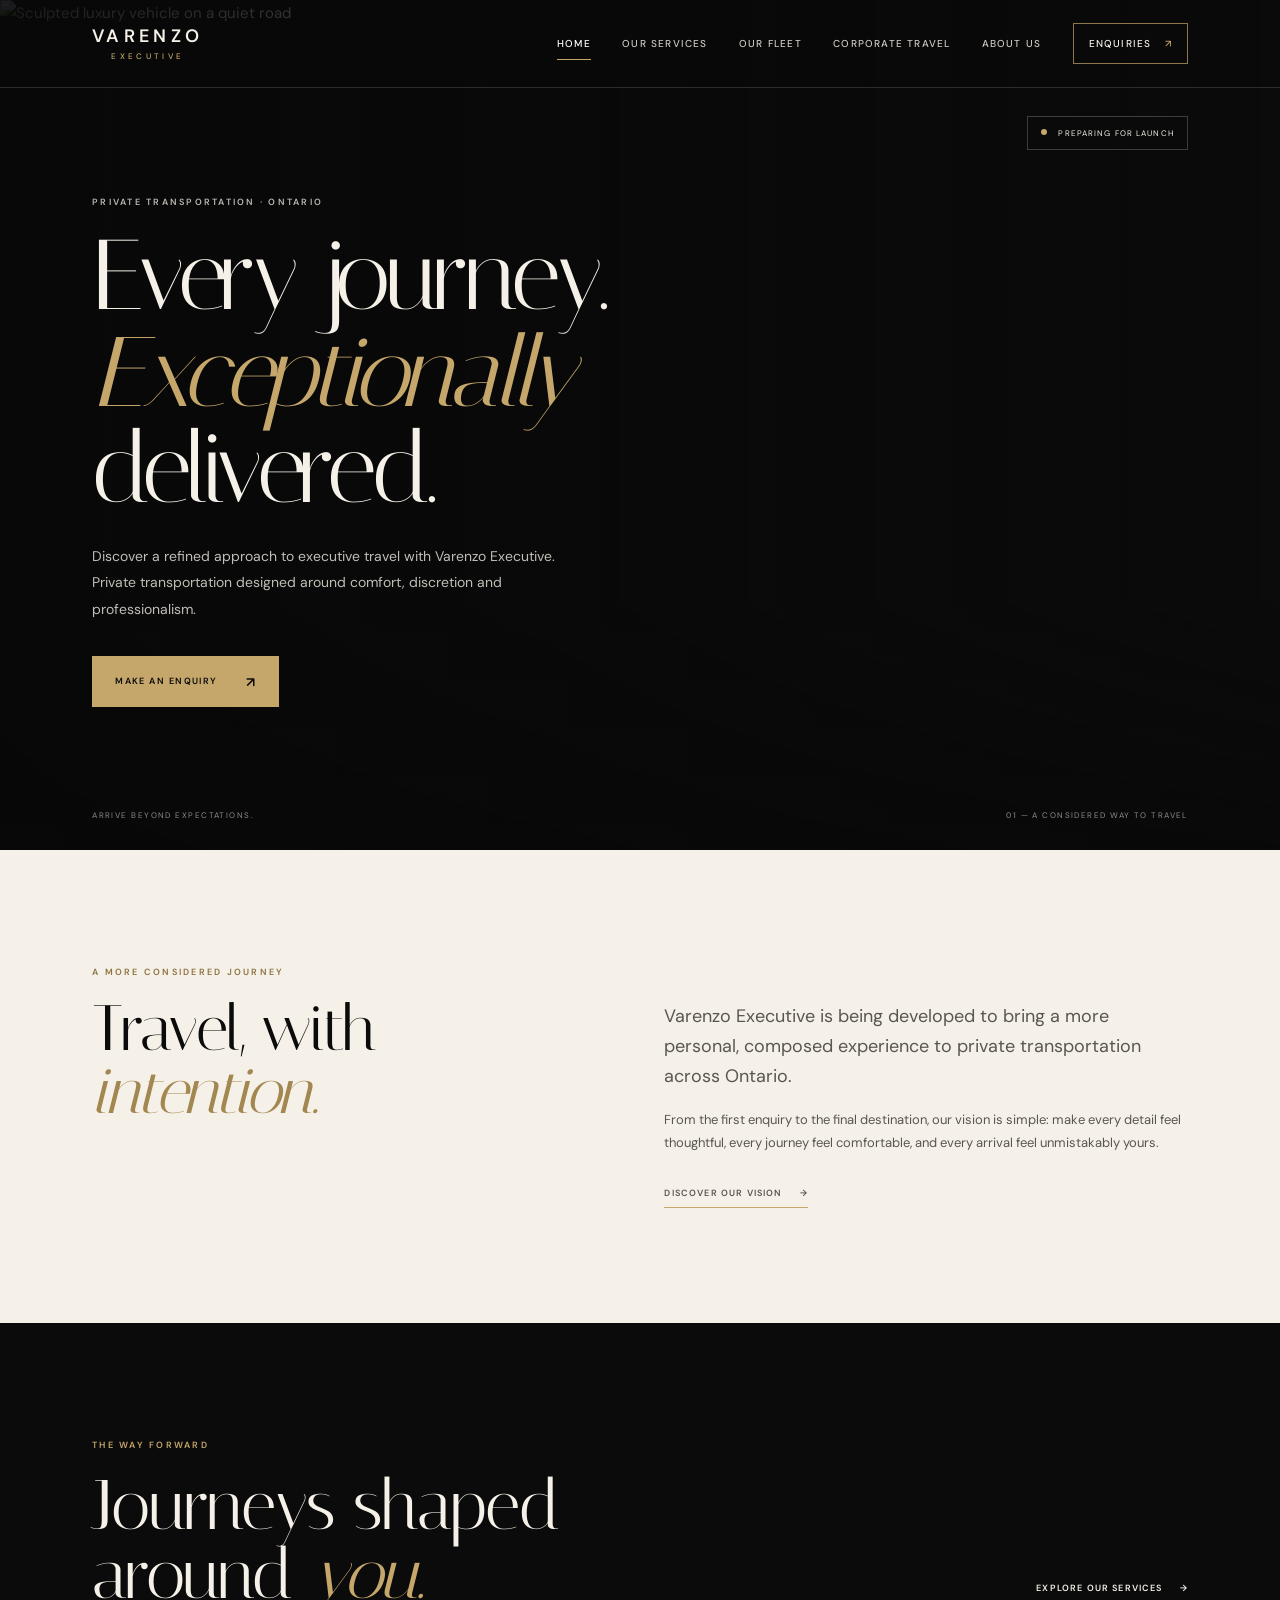
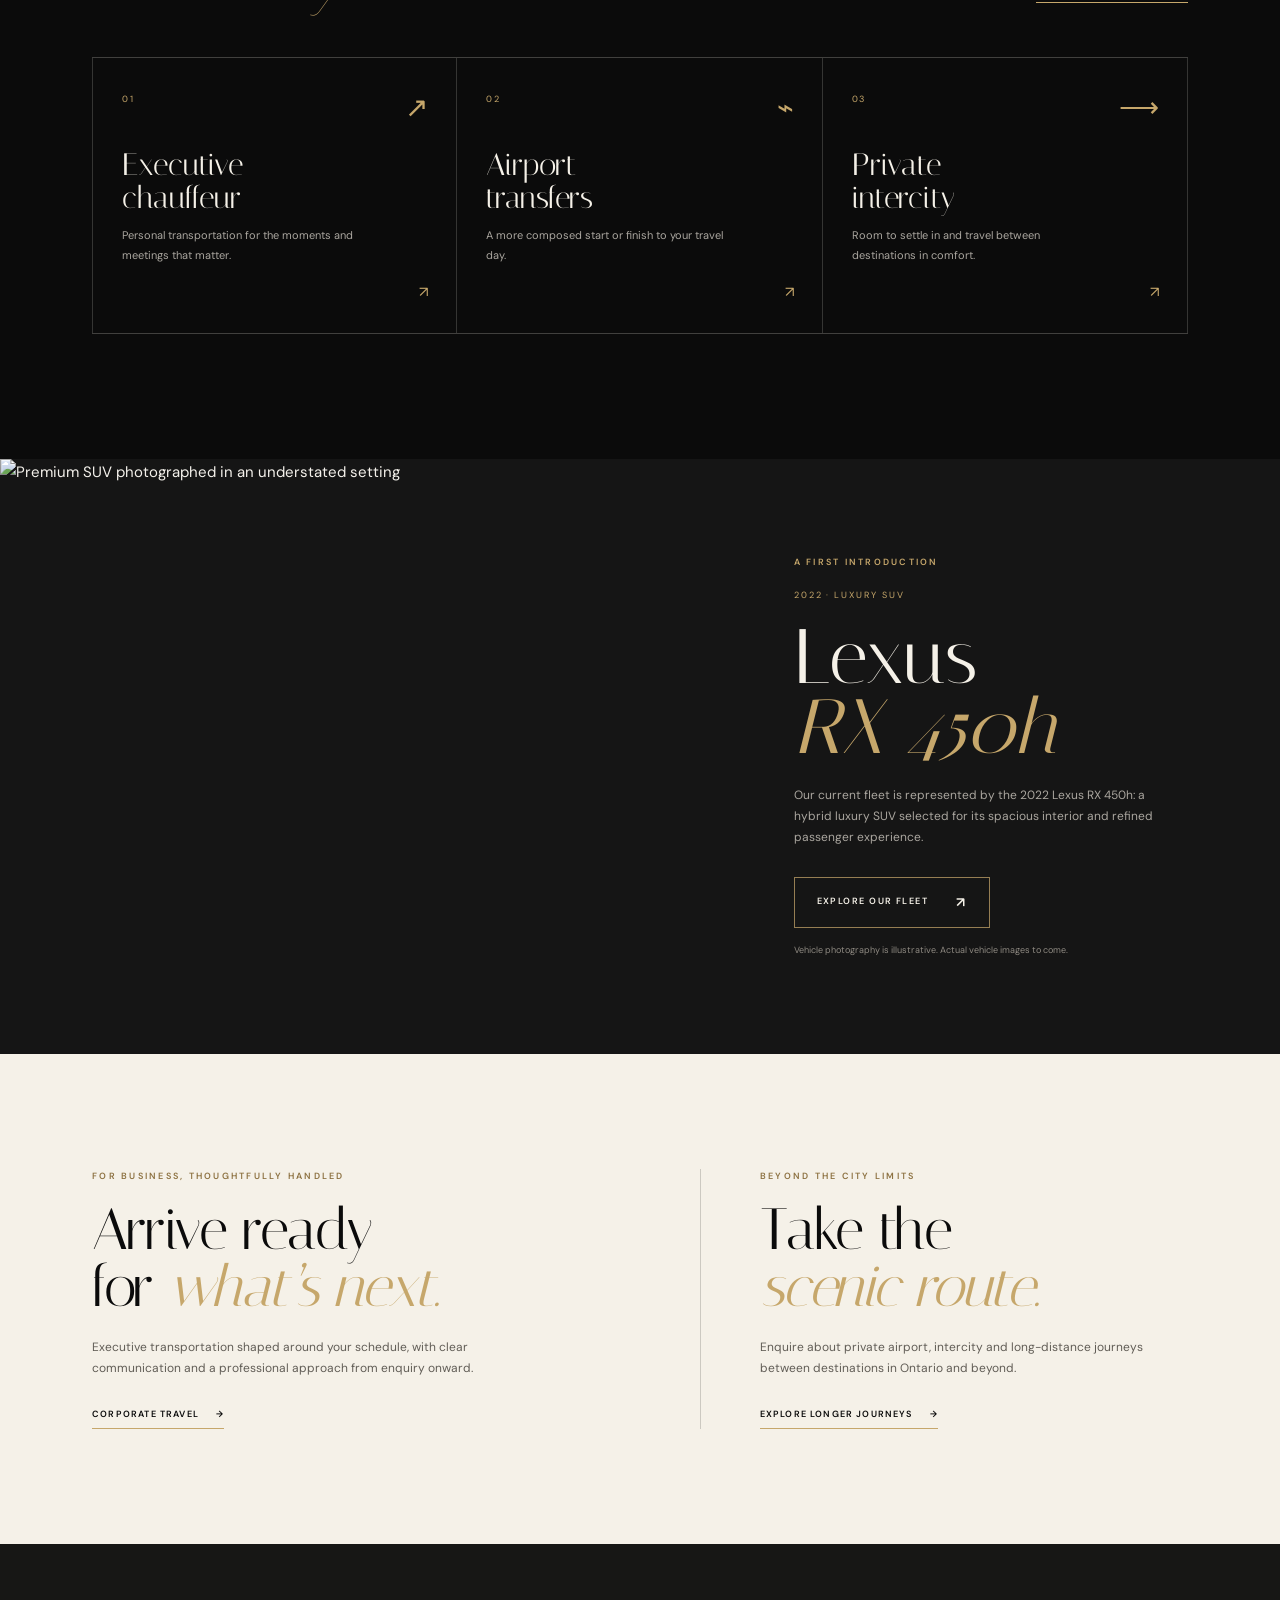
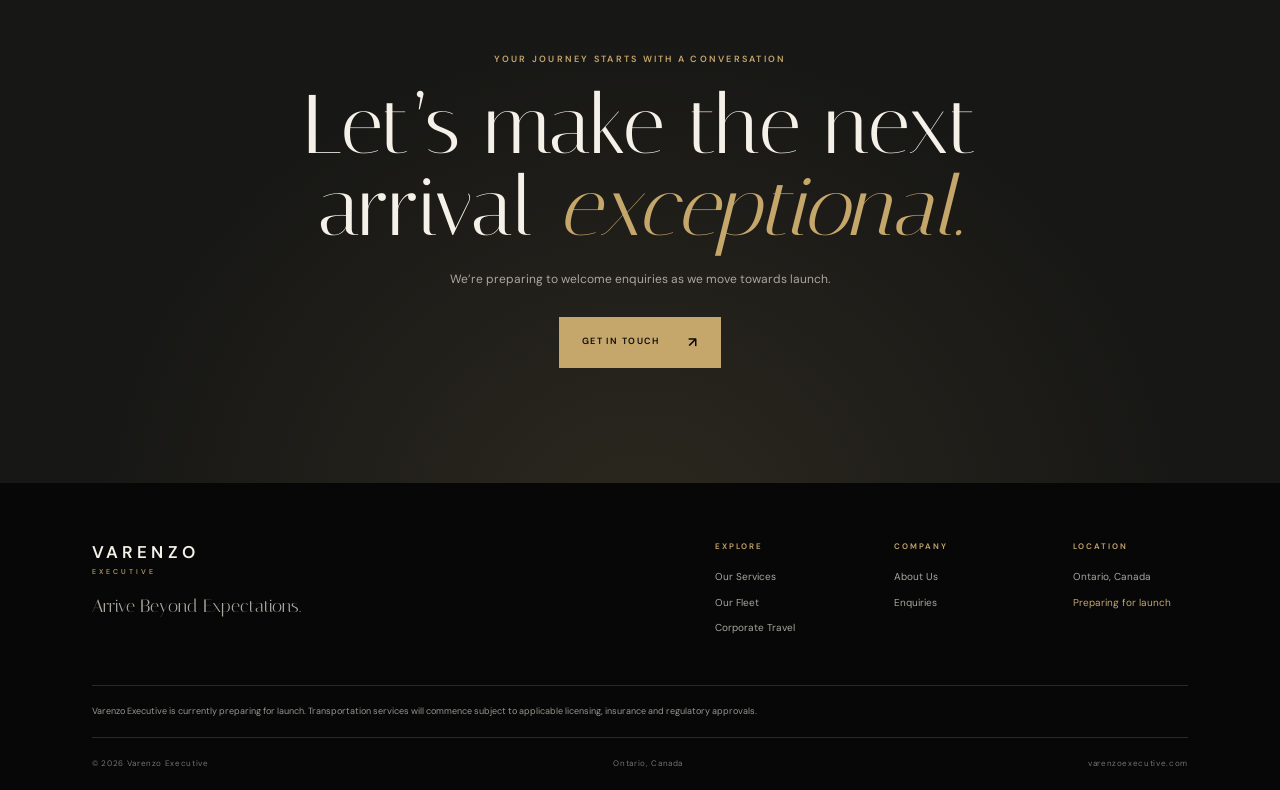
==== index.html @ 806a6bc2 "Add Varenzo Executive website Co-authored-by: Copilot App <223556219+Copilot@users.noreply.github.co" ====
<!doctype html>
<html lang="en">
<head>
  <meta charset="utf-8">
  <meta name="viewport" content="width=device-width, initial-scale=1">
  <title>Varenzo Executive | Private Chauffeur &amp; Transportation in Ontario</title>
  <meta name="description" content="Discover a refined approach to private transportation in Ontario. Varenzo Executive is preparing to launch. Enquire about future executive, airport and intercity travel.">
  <meta name="theme-color" content="#0b0b0b">
  <meta property="og:type" content="website">
  <meta property="og:title" content="Varenzo Executive | Arrive Beyond Expectations">
  <meta property="og:description" content="A refined approach to executive travel in Ontario. Varenzo Executive is preparing for launch.">
  <meta property="og:image" content="https://images.unsplash.com/photo-1503376780353-7e6692767b70?auto=format&fit=crop&w=1600&q=85">
  <meta property="og:url" content="https://varenzoexecutive.com/">
  <link rel="preconnect" href="https://fonts.googleapis.com">
  <link rel="preconnect" href="https://fonts.gstatic.com" crossorigin>
  <link href="https://fonts.googleapis.com/css2?family=DM+Sans:wght@400;500;600;700&family=Italiana&display=swap" rel="stylesheet">
  <link rel="stylesheet" href="css/style.css">
  <script src="js/script.js" defer></script>
</head>
<body>
  <a class="skip-link" href="#main">Skip to content</a>
  <header class="site-header">
    <a class="wordmark" href="index.html" aria-label="Varenzo Executive home"><span>VARENZO</span><small>EXECUTIVE</small></a>
    <button class="menu-toggle" type="button" aria-expanded="false" aria-controls="primary-navigation" aria-label="Open navigation"><span></span><span></span></button>
    <nav class="primary-navigation" id="primary-navigation" aria-label="Main navigation">
      <a href="index.html" aria-current="page">Home</a><a href="services.html">Our Services</a><a href="fleet.html">Our Fleet</a><a href="corporate.html">Corporate Travel</a><a href="about.html">About Us</a><a class="nav-enquire" href="contact.html">Enquiries <span aria-hidden="true">↗</span></a>
    </nav>
  </header>
  <main id="main">
    <section class="hero">
      <img class="hero-image" src="https://images.unsplash.com/photo-1503376780353-7e6692767b70?auto=format&fit=crop&w=2200&q=85" alt="Sculpted luxury vehicle on a quiet road" fetchpriority="high">
      <div class="hero-shade"></div>
      <div class="hero-content">
        <p class="eyebrow">Private transportation · Ontario</p>
        <h1>Every journey.<br><em>Exceptionally</em> delivered.</h1>
        <p class="hero-copy">Discover a refined approach to executive travel with Varenzo Executive. Private transportation designed around comfort, discretion and professionalism.</p>
        <a class="button button-gold" href="contact.html">Make an enquiry <span aria-hidden="true">↗</span></a>
      </div>
      <div class="hero-foot"><span>Arrive Beyond Expectations.</span><span>01 — A considered way to travel</span></div>
      <span class="launch-pill"><i></i> Preparing for launch</span>
    </section>
    <section class="intro section-pad reveal">
      <p class="eyebrow gold-text">A more considered journey</p>
      <div class="intro-grid"><h2>Travel, with<br><em>intention.</em></h2><div><p class="lead">Varenzo Executive is being developed to bring a more personal, composed experience to private transportation across Ontario.</p><p>From the first enquiry to the final destination, our vision is simple: make every detail feel thoughtful, every journey feel comfortable, and every arrival feel unmistakably yours.</p><a class="text-link" href="about.html">Discover our vision <span aria-hidden="true">→</span></a></div></div>
    </section>
    <section class="services-preview section-pad">
      <div class="section-heading reveal"><div><p class="eyebrow gold-text">The way forward</p><h2>Journeys shaped<br>around <em>you.</em></h2></div><a class="text-link" href="services.html">Explore our services <span aria-hidden="true">→</span></a></div>
      <div class="service-cards">
        <a class="service-card reveal" href="services.html#executive"><span class="card-number">01</span><span class="line-icon" aria-hidden="true">↗</span><h3>Executive<br>chauffeur</h3><p>Personal transportation for the moments and meetings that matter.</p><span class="card-arrow" aria-hidden="true">↗</span></a>
        <a class="service-card reveal" href="services.html#airport"><span class="card-number">02</span><span class="line-icon" aria-hidden="true">⌁</span><h3>Airport<br>transfers</h3><p>A more composed start or finish to your travel day.</p><span class="card-arrow" aria-hidden="true">↗</span></a>
        <a class="service-card reveal" href="services.html#intercity"><span class="card-number">03</span><span class="line-icon" aria-hidden="true">⟶</span><h3>Private<br>intercity</h3><p>Room to settle in and travel between destinations in comfort.</p><span class="card-arrow" aria-hidden="true">↗</span></a>
      </div>
    </section>
    <section class="fleet-feature">
      <div class="fleet-photo"><img src="https://images.unsplash.com/photo-1519641471654-76ce0107ad1b?auto=format&fit=crop&w=1400&q=80" alt="Premium SUV photographed in an understated setting" loading="lazy"></div>
      <div class="fleet-copy reveal"><p class="eyebrow gold-text">A first introduction</p><p class="fleet-year">2022 · LUXURY SUV</p><h2>Lexus<br><em>RX 450h</em></h2><p>Our current fleet is represented by the 2022 Lexus RX 450h: a hybrid luxury SUV selected for its spacious interior and refined passenger experience.</p><a class="button button-outline" href="fleet.html">Explore our fleet <span aria-hidden="true">↗</span></a><small>Vehicle photography is illustrative. Actual vehicle images to come.</small></div>
    </section>
    <section class="feature-band section-pad">
      <article class="feature-copy reveal"><p class="eyebrow gold-text">For business, thoughtfully handled</p><h2>Arrive ready<br>for <em>what’s next.</em></h2><p>Executive transportation shaped around your schedule, with clear communication and a professional approach from enquiry onward.</p><a class="text-link" href="corporate.html">Corporate travel <span aria-hidden="true">→</span></a></article>
      <article class="feature-copy feature-copy-border reveal"><p class="eyebrow gold-text">Beyond the city limits</p><h2>Take the<br><em>scenic route.</em></h2><p>Enquire about private airport, intercity and long-distance journeys between destinations in Ontario and beyond.</p><a class="text-link" href="services.html#long-distance">Explore longer journeys <span aria-hidden="true">→</span></a></article>
    </section>
    <section class="home-cta reveal"><p class="eyebrow">Your journey starts with a conversation</p><h2>Let’s make the next<br>arrival <em>exceptional.</em></h2><p>We’re preparing to welcome enquiries as we move towards launch.</p><a class="button button-gold" href="contact.html">Get in touch <span aria-hidden="true">↗</span></a></section>
  </main>
  <footer class="site-footer">
    <div class="footer-main"><div><a class="wordmark footer-wordmark" href="index.html"><span>VARENZO</span><small>EXECUTIVE</small></a><p class="footer-tagline">Arrive Beyond Expectations.</p></div><div class="footer-links"><div><p class="eyebrow">Explore</p><a href="services.html">Our Services</a><a href="fleet.html">Our Fleet</a><a href="corporate.html">Corporate Travel</a></div><div><p class="eyebrow">Company</p><a href="about.html">About Us</a><a href="contact.html">Enquiries</a></div><div><p class="eyebrow">Location</p><span>Ontario, Canada</span><span class="footer-status">Preparing for launch</span></div></div></div>
    <div class="footer-notice">Varenzo Executive is currently preparing for launch. Transportation services will commence subject to applicable licensing, insurance and regulatory approvals.</div>
    <div class="footer-bottom"><span>© <span data-year></span> Varenzo Executive</span><span>Ontario, Canada</span><a href="https://varenzoexecutive.com/">varenzoexecutive.com</a></div>
  </footer>
</body>
</html>
---- css/style.css ----
:root {
  color-scheme: dark;
  --black: #0b0b0b;
  --charcoal: #191919;
  --gold: #c6a76b;
  --ivory: #f5f1e8;
  --white: #fff;
  --muted: #aaa69f;
  --serif: "Italiana", "Times New Roman", serif;
  --sans: "DM Sans", Arial, sans-serif;
  --gutter: clamp(1.25rem, 7.2vw, 7.5rem);
}

* { box-sizing: border-box; }
html { scroll-behavior: smooth; scroll-padding-top: 6rem; }
body { margin: 0; background: var(--black); color: var(--ivory); font-family: var(--sans); font-size: 15px; line-height: 1.75; -webkit-font-smoothing: antialiased; }
img { display: block; max-width: 100%; }
a { color: inherit; text-decoration: none; }
button, input, select, textarea { font: inherit; }
button, a { -webkit-tap-highlight-color: transparent; }
::selection { background: var(--gold); color: var(--black); }

.skip-link { position: fixed; z-index: 30; top: .8rem; left: .8rem; padding: .7rem 1rem; background: var(--ivory); color: var(--black); transform: translateY(-160%); }
.skip-link:focus { transform: translateY(0); }
.site-header { height: 88px; position: absolute; z-index: 10; top: 0; left: 0; right: 0; display: flex; align-items: center; justify-content: space-between; padding: 0 var(--gutter); border-bottom: 1px solid rgba(245,241,232,.15); background: rgba(11,11,11,.34); }
.wordmark { display: inline-flex; flex-direction: column; align-items: center; line-height: 1; letter-spacing: .24em; font-size: 18px; font-weight: 600; }
.wordmark small { margin-top: 7px; font-size: 8px; letter-spacing: .42em; font-weight: 500; color: var(--gold); }
.primary-navigation { display: flex; align-items: center; gap: clamp(1.15rem, 2.45vw, 2.5rem); }
.primary-navigation a { position: relative; color: rgba(245,241,232,.83); font-size: 10px; font-weight: 500; letter-spacing: .12em; text-transform: uppercase; transition: color .2s; }
.primary-navigation a:not(.nav-enquire)::after { position: absolute; content: ""; left: 0; right: 0; bottom: -8px; height: 1px; background: var(--gold); transform: scaleX(0); transform-origin: right; transition: transform .25s; }
.primary-navigation a:hover, .primary-navigation a[aria-current="page"] { color: var(--white); }
.primary-navigation a:hover::after, .primary-navigation a[aria-current="page"]::after { transform: scaleX(1); transform-origin: left; }
.primary-navigation .nav-enquire { border: 1px solid rgba(198,167,107,.7); padding: 11px 15px; color: var(--ivory); }
.nav-enquire span { margin-left: 9px; color: var(--gold); }
.menu-toggle { display: none; }

.hero { min-height: min(850px, 100svh); height: 760px; max-height: 980px; position: relative; display: flex; align-items: center; overflow: hidden; }
.hero-image, .hero-shade { position: absolute; inset: 0; width: 100%; height: 100%; }
.hero-image { object-fit: cover; object-position: center 55%; animation: hero-zoom 1.4s ease-out both; }
.hero-shade { background: linear-gradient(90deg, rgba(8,8,8,.87) 0%, rgba(8,8,8,.59) 44%, rgba(8,8,8,.08) 100%), linear-gradient(0deg, rgba(8,8,8,.62), transparent 29%); }
.hero-content { position: relative; z-index: 1; width: min(720px, 75%); margin: 52px 0 0 var(--gutter); animation: rise-in .9s .1s both; }
.eyebrow { margin: 0 0 19px; font-size: 9px; font-weight: 600; letter-spacing: .25em; line-height: 1.6; text-transform: uppercase; color: rgba(245,241,232,.76); }
.gold-text { color: var(--gold); }
h1, h2, h3, p { margin-top: 0; }
h1, h2 { font-weight: 400; }
.hero h1, .page-hero h1 { margin: 0 0 25px; font-family: var(--serif); font-size: clamp(3.8rem, 7.7vw, 7.2rem); line-height: .98; letter-spacing: -.045em; }
h1 em, h2 em { font-weight: 400; color: var(--gold); }
.hero-copy { max-width: 470px; margin-bottom: 34px; color: rgba(245,241,232,.78); font-size: 14px; line-height: 1.9; }
.button { min-height: 51px; display: inline-flex; align-items: center; justify-content: center; gap: 28px; padding: 0 22px; border: 1px solid transparent; font-size: 9px; font-weight: 600; letter-spacing: .16em; text-transform: uppercase; transition: background .25s, color .25s, border-color .25s; }
.button span { font-size: 14px; }
.button-gold { background: var(--gold); color: var(--black); }
.button-gold:hover { background: var(--ivory); }
.button-outline { border-color: rgba(198,167,107,.72); color: var(--ivory); }
.button-outline:hover { background: var(--gold); color: var(--black); }
.hero-foot { position: absolute; bottom: 28px; left: var(--gutter); right: var(--gutter); display: flex; justify-content: space-between; color: rgba(245,241,232,.57); font-size: 8px; letter-spacing: .18em; text-transform: uppercase; }
.launch-pill { position: absolute; z-index: 2; right: var(--gutter); top: 116px; padding: 9px 13px; background: rgba(11,11,11,.55); border: 1px solid rgba(245,241,232,.22); color: var(--ivory); font-size: 8px; letter-spacing: .14em; text-transform: uppercase; }
.launch-pill i, .status-dot { display: inline-block; width: 6px; height: 6px; margin-right: 8px; border-radius: 50%; background: var(--gold); vertical-align: 1px; }
.section-pad { padding: 115px var(--gutter); }
.intro { background: var(--ivory); color: var(--black); }
.intro .eyebrow { color: #8d7242; }
.intro-grid { display: grid; grid-template-columns: .95fr 1.05fr; gap: 9%; align-items: start; }
.intro h2, .section-heading h2, .feature-copy h2, .corporate-intro h2, .about-story h2, .principles-heading h2, .contact-aside h2 { margin: 0; font-family: var(--serif); font-size: clamp(3rem, 5vw, 5rem); line-height: .98; letter-spacing: -.025em; }
.intro h2 em { color: #a28751; }
.intro-grid > div { max-width: 540px; padding-top: 4px; color: #595650; font-size: 13px; }
.lead { font-size: 18px; line-height: 1.65; color: inherit; }
.text-link { display: inline-flex; align-items: center; gap: 17px; margin-top: 18px; padding-bottom: 5px; border-bottom: 1px solid var(--gold); color: inherit; font-size: 9px; font-weight: 600; letter-spacing: .13em; text-transform: uppercase; transition: gap .2s; }
.text-link:hover { gap: 25px; }
.services-preview { padding-bottom: 125px; }
.section-heading { display: flex; justify-content: space-between; align-items: end; margin-bottom: 48px; }
.section-heading .eyebrow { color: var(--gold); }
.section-heading h2 { font-size: clamp(3.2rem, 5.5vw, 5rem); }
.section-heading > .text-link { margin-bottom: 6px; }
.service-cards { display: grid; grid-template-columns: repeat(3, 1fr); border-top: 1px solid rgba(245,241,232,.23); border-bottom: 1px solid rgba(245,241,232,.23); }
.service-card { min-height: 275px; position: relative; padding: 26px 29px 30px; border-right: 1px solid rgba(245,241,232,.18); transition: background .3s; }
.service-card:first-child { border-left: 1px solid rgba(245,241,232,.18); }
.service-card:hover { background: var(--charcoal); }
.card-number { color: var(--gold); font-size: 9px; letter-spacing: .16em; }
.line-icon { position: absolute; top: 25px; right: 28px; color: var(--gold); font-family: var(--serif); font-size: 28px; }
.service-card h3 { margin: 39px 0 12px; font-family: var(--serif); font-size: 31px; font-weight: 400; line-height: 1.04; }
.service-card p { max-width: 245px; margin-bottom: 0; color: var(--muted); font-size: 11px; line-height: 1.8; }
.card-arrow { position: absolute; right: 28px; bottom: 28px; color: var(--gold); }
.fleet-feature { min-height: 595px; display: grid; grid-template-columns: 1.08fr .92fr; background: #151515; }
.fleet-photo { min-height: 595px; overflow: hidden; }
.fleet-photo img { width: 100%; height: 100%; object-fit: cover; filter: saturate(.68); }
.fleet-copy { align-self: center; padding: 75px clamp(2.5rem, 8vw, 8rem); }
.fleet-year { margin: 0 0 19px; color: var(--gold); font-size: 9px; letter-spacing: .22em; }
.fleet-copy h2, .fleet-detail-copy h2 { margin: 0 0 22px; font-family: var(--serif); font-size: clamp(3.5rem, 6vw, 5.8rem); font-weight: 400; line-height: .91; }
.fleet-copy > p:not(.eyebrow):not(.fleet-year) { max-width: 390px; margin-bottom: 29px; color: var(--muted); font-size: 12px; }
.fleet-copy > small { display: block; margin-top: 15px; color: #8f8a82; font-size: 9px; }
.feature-band { display: grid; grid-template-columns: 1fr 1fr; gap: 11%; background: var(--ivory); color: var(--black); }
.feature-copy .eyebrow { color: #8d7242; }
.feature-copy h2 { font-size: clamp(3rem, 4.5vw, 4.5rem); }
.feature-copy > p:not(.eyebrow) { max-width: 400px; margin: 22px 0 10px; color: #615d56; font-size: 12px; }
.feature-copy-border { padding-left: 12%; border-left: 1px solid rgba(20,20,20,.18); }
.feature-copy .text-link { color: var(--black); }
.home-cta { padding: 108px var(--gutter) 115px; text-align: center; background: #171715; background-image: radial-gradient(ellipse at 50% 110%, rgba(198,167,107,.12), transparent 60%); }
.home-cta .eyebrow { color: var(--gold); }
.home-cta h2 { margin: 0 0 20px; font-family: var(--serif); font-size: clamp(3.3rem, 6.5vw, 6rem); font-weight: 400; line-height: .98; }
.home-cta > p:not(.eyebrow) { max-width: 480px; margin: 0 auto 27px; color: var(--muted); font-size: 12px; }

.site-footer { padding: 57px var(--gutter) 20px; background: #070707; }
.footer-main { display: flex; justify-content: space-between; gap: 60px; padding-bottom: 48px; }
.footer-wordmark { align-items: flex-start; font-size: 17px; }
.footer-wordmark small { font-size: 7px; }
.footer-tagline { margin: 16px 0 0; color: var(--muted); font-family: var(--serif); font-size: 18px; }
.footer-links { display: grid; grid-template-columns: repeat(3, minmax(115px, 1fr)); gap: clamp(25px, 5vw, 75px); }
.footer-links > div { display: flex; flex-direction: column; gap: 8px; }
.footer-links .eyebrow { margin-bottom: 8px; color: var(--gold); font-size: 8px; }
.footer-links a, .footer-links span { color: #aaa69f; font-size: 10px; transition: color .2s; }
.footer-links a:hover { color: var(--ivory); }
.footer-links .footer-status { color: var(--gold); }
.footer-notice { padding: 18px 0; border-top: 1px solid #292929; border-bottom: 1px solid #292929; color: #99958e; font-size: 9px; line-height: 1.7; }
.footer-bottom { display: flex; justify-content: space-between; gap: 20px; padding-top: 18px; color: #77736d; font-size: 8px; letter-spacing: .08em; }
.footer-bottom a:hover { color: var(--gold); }

.page-hero { min-height: 570px; position: relative; display: flex; align-items: end; overflow: hidden; background-size: cover; background-position: center; }
.page-hero::before { position: absolute; inset: 0; content: ""; background: linear-gradient(90deg, rgba(8,8,8,.82), rgba(8,8,8,.32) 75%), linear-gradient(0deg, rgba(8,8,8,.55), transparent 65%); }
.page-hero-services { background-image: url("https://images.unsplash.com/photo-1500530855697-b586d89ba3ee?auto=format&fit=crop&w=2000&q=80"); }
.page-hero-fleet { background-image: url("https://images.unsplash.com/photo-1519641471654-76ce0107ad1b?auto=format&fit=crop&w=2000&q=80"); background-position: center 58%; }
.page-hero-corporate { background-image: url("https://images.unsplash.com/photo-1486406146926-c627a92ad1ab?auto=format&fit=crop&w=2000&q=80"); }
.page-hero-about { background-image: url("https://images.unsplash.com/photo-1519608487953-e999c86e7455?auto=format&fit=crop&w=2000&q=80"); }
.page-hero-contact { background-image: url("https://images.unsplash.com/photo-1517248135467-4c7edcad34c4?auto=format&fit=crop&w=2000&q=80"); }
.page-hero-inner { z-index: 1; width: min(850px, 80%); margin: 0 0 78px var(--gutter); }
.page-hero-inner .eyebrow { color: var(--gold); }
.page-hero h1 { font-size: clamp(4rem, 8vw, 7rem); }
.page-hero .hero-copy { max-width: 510px; margin-bottom: 0; }
.page-hero-mark { position: absolute; z-index: 1; right: var(--gutter); bottom: 31px; color: rgba(245,241,232,.65); font-size: 8px; letter-spacing: .18em; }
.services-list { padding-top: 48px; padding-bottom: 65px; }
.service-row { display: grid; grid-template-columns: 55px 1fr 1fr; gap: 3%; align-items: start; padding: 50px 0; border-bottom: 1px solid #33312d; scroll-margin-top: 25px; }
.row-index { padding-top: 5px; color: var(--gold); font-size: 9px; letter-spacing: .15em; }
.service-row .eyebrow { margin-bottom: 12px; }
.service-row h2 { margin: 0; font-family: var(--serif); font-size: clamp(2.2rem, 4vw, 3.8rem); font-weight: 400; line-height: 1; }
.service-row h2 em { color: var(--gold); }
.row-description { max-width: 440px; color: var(--muted); font-size: 11px; }
.row-description .text-link { margin-top: 5px; color: var(--ivory); }
.destination-band { padding: 70px var(--gutter); background: #181817; text-align: center; }
.destination-band .eyebrow { color: var(--gold); }
.destination-list { max-width: 950px; margin: 0 auto 13px; color: var(--ivory); font-family: var(--serif); font-size: clamp(1.5rem, 3.2vw, 2.6rem); line-height: 1.5; }
.destination-list span { color: var(--gold); }
.small-note { color: #8e8a82; font-size: 9px; line-height: 1.7; }
.destination-band .small-note { max-width: 700px; margin: 0 auto; }

.fleet-main { padding-top: 90px; padding-bottom: 75px; }
.fleet-detail { display: grid; grid-template-columns: 1.14fr .86fr; gap: 9%; align-items: center; }
.fleet-detail-image { position: relative; min-height: 470px; }
.fleet-detail-image img { width: 100%; height: 470px; object-fit: cover; filter: saturate(.7); }
.image-label { position: absolute; left: 16px; bottom: 16px; padding: 7px 10px; background: rgba(8,8,8,.72); color: var(--ivory); font-size: 8px; letter-spacing: .1em; text-transform: uppercase; }
.fleet-detail-copy { max-width: 480px; }
.fleet-detail-copy .eyebrow { color: var(--gold); }
.fleet-detail-copy > p:not(.eyebrow):not(.fleet-year):not(.small-note) { color: var(--muted); font-size: 11px; }
.fleet-detail-copy .lead { color: var(--ivory) !important; font-size: 16px !important; }
.vehicle-qualities { display: grid; gap: 0; margin: 26px 0 19px; border-top: 1px solid #37342e; }
.vehicle-qualities span { padding: 12px 0; border-bottom: 1px solid #37342e; color: #dad5cb; font-size: 10px; }
.vehicle-qualities i { margin-right: 18px; color: var(--gold); font-size: 8px; font-style: normal; }
.future-fleet { background: var(--ivory); color: var(--black); }
.future-fleet .eyebrow { color: #8d7242; }
.section-aside { max-width: 330px; margin: 0 0 7px 30px; color: #6a655d; font-size: 11px; }
.future-grid { display: grid; grid-template-columns: repeat(3, 1fr); border-top: 1px solid rgba(11,11,11,.2); border-bottom: 1px solid rgba(11,11,11,.2); }
.future-card { position: relative; padding: 25px 28px 28px; border-right: 1px solid rgba(11,11,11,.2); }
.future-card:first-child { border-left: 1px solid rgba(11,11,11,.2); }
.future-index { color: #9a7e4d; font-size: 9px; letter-spacing: .15em; }
.future-graphic { height: 110px; position: relative; display: flex; align-items: center; justify-content: center; margin: 5px 0 12px; }
.future-graphic::after { position: absolute; bottom: 20px; width: 80%; height: 1px; content: ""; background: rgba(11,11,11,.17); }
.future-graphic span { position: relative; z-index: 1; width: 135px; height: 34px; border: 1px solid #a38b61; border-radius: 45% 35% 7px 7px; }
.future-graphic span::before, .future-graphic span::after { position: absolute; bottom: -7px; width: 16px; height: 16px; border: 1px solid #a38b61; border-radius: 50%; content: ""; background: var(--ivory); }
.future-graphic span::before { left: 16px; }.future-graphic span::after { right: 16px; }
.future-graphic .suv-shape { width: 126px; height: 44px; border-radius: 17px 27px 6px 6px; }
.future-graphic .van-shape { width: 130px; height: 52px; border-radius: 10px 14px 5px 5px; }
.future-card h3 { margin: 0 0 3px; font-family: var(--serif); font-size: 25px; font-weight: 400; }
.future-card p { margin: 0; color: #7d776f; font-size: 9px; }

.corporate-intro { background: var(--ivory); color: var(--black); }
.corporate-intro .eyebrow { color: #8d7242; }
.corporate-intro .intro-grid > div { color: #595650; }
.corporate-offerings { display: grid; grid-template-columns: .72fr 1.28fr; gap: 10%; padding: 110px var(--gutter); }
.corporate-offering-intro { position: sticky; top: 80px; align-self: start; }
.corporate-offering-intro .eyebrow { color: var(--gold); }
.corporate-offering-intro h2 { font-family: var(--serif); font-size: clamp(3.2rem, 5vw, 5rem); line-height: .98; font-weight: 400; }
.offering-item { display: grid; grid-template-columns: 36px 1fr 20px; gap: 14px; align-items: start; padding: 22px 0; border-bottom: 1px solid #34322e; }
.offering-item > span { padding-top: 4px; color: var(--gold); font-size: 8px; }
.offering-item h3 { margin: 0 0 5px; font-family: var(--serif); font-size: 23px; font-weight: 400; }
.offering-item p { margin: 0; color: var(--muted); font-size: 10px; }
.offering-item b { color: var(--gold); font-size: 11px; font-weight: 400; }
.corporate-quote { padding: 85px var(--gutter); background: #171715; text-align: center; }
.corporate-quote .eyebrow { color: var(--gold); }
.quote-text { max-width: 850px; margin: 0 auto 17px; font-family: var(--serif); font-size: clamp(2rem, 4.4vw, 4rem); line-height: 1.2; }
.corporate-quote .small-note { margin-bottom: 0; }

.about-story { display: grid; grid-template-columns: .45fr 1.55fr; gap: 9%; }
.story-label { padding-top: 8px; }
.story-label span { color: #89847c; font-size: 9px; line-height: 2; }
.story-content { max-width: 800px; }
.story-content h2 { margin: 0 0 40px; font-family: var(--serif); font-size: clamp(2.7rem, 5vw, 4.8rem); line-height: 1.03; }
.story-content h2 em { color: var(--gold); }
.story-content p:not(.lead) { color: var(--muted); font-size: 12px; }
.story-content .lead { max-width: 620px; color: var(--ivory); font-size: 20px; }
.principles-section { display: grid; grid-template-columns: .72fr 1.28fr; gap: 8%; padding: 90px var(--gutter); background: var(--ivory); color: var(--black); }
.principles-heading .eyebrow { color: #8d7242; }
.principles-heading h2 { font-size: clamp(3rem, 4.7vw, 4.5rem); }
.principles-heading h2 em { color: #a28751; }
.principles-grid { display: grid; grid-template-columns: repeat(3, 1fr); gap: 23px; }
.principle { padding-top: 7px; border-top: 1px solid rgba(11,11,11,.25); }
.principle > span { color: #9a7e4d; font-size: 8px; }
.principle h3 { margin: 31px 0 13px; font-family: var(--serif); font-size: 22px; font-weight: 400; line-height: 1.2; }
.principle p { margin: 0; color: #726c63; font-size: 10px; line-height: 1.8; }

.contact-section { display: grid; grid-template-columns: .72fr 1.28fr; gap: 9%; align-items: start; }
.contact-aside { position: sticky; top: 55px; }
.contact-aside .eyebrow { color: var(--gold); }
.contact-aside h2 { font-size: clamp(2.8rem, 4.5vw, 4.3rem); }
.contact-aside > p:not(.eyebrow):not(.small-note) { max-width: 380px; margin: 24px 0 35px; color: var(--muted); font-size: 11px; }
.contact-details { max-width: 390px; border-top: 1px solid #393630; }
.contact-details > div { display: flex; flex-direction: column; padding: 12px 0; border-bottom: 1px solid #393630; }
.contact-details span { color: #928c83; font-size: 8px; letter-spacing: .13em; text-transform: uppercase; }
.contact-details strong { color: var(--ivory); font-size: 11px; font-weight: 400; }
.contact-aside .small-note { margin-top: 17px; }
.contact-form-wrap { padding: 34px; background: #151514; }
.form-prelaunch { margin-bottom: 27px; color: var(--gold); font-size: 8px; letter-spacing: .15em; text-transform: uppercase; }
.form-prelaunch .status-dot { width: 6px; height: 6px; }
.form-grid { display: grid; grid-template-columns: 1fr 1fr; gap: 21px 18px; }
.form-field { display: flex; flex-direction: column; gap: 8px; }
.form-field label { color: #d9d4c9; font-size: 9px; letter-spacing: .07em; }
.form-field label > span:not(.optional) { color: var(--gold); }
.form-field .optional { color: #858078; font-size: 8px; }
.form-field input, .form-field select, .form-field textarea { width: 100%; min-height: 46px; padding: 10px 12px; border: 1px solid #46433c; border-radius: 0; outline: none; background: #10100f; color: var(--ivory); font-size: 11px; }
.form-field textarea { min-height: 120px; resize: vertical; }
.form-field input:focus, .form-field select:focus, .form-field textarea:focus { border-color: var(--gold); box-shadow: 0 0 0 1px var(--gold); }
.form-field select:invalid { color: #858078; }
.form-field select option { color: var(--ivory); }
.form-wide { grid-column: 1 / -1; }
.form-disclaimer { margin: 20px 0; color: #918c83; font-size: 9px; line-height: 1.7; }
.form-submit { cursor: pointer; }
.form-status { margin: 16px 0 0; color: var(--gold); font-size: 10px; }

.reveal { opacity: 1; transform: none; }
.js .reveal { opacity: 0; transform: translateY(18px); transition: opacity .7s ease, transform .7s ease; }
.js .reveal.is-visible { opacity: 1; transform: translateY(0); }
@keyframes rise-in { from { opacity: 0; transform: translateY(18px); } to { opacity: 1; transform: translateY(0); } }
@keyframes hero-zoom { from { transform: scale(1.035); } to { transform: scale(1); } }

@media (min-width: 1500px) { :root { --gutter: max(7.2vw, calc((100vw - 1320px) / 2)); } }
@media (max-width: 1050px) {
  .site-header { height: 78px; }
  .primary-navigation { gap: 1.1rem; }
  .primary-navigation a { font-size: 9px; }
  .intro-grid { gap: 5%; }
  .fleet-copy { padding: 65px 45px; }
  .corporate-offerings { gap: 6%; }
}
@media (max-width: 760px) {
  .site-header { height: 72px; }
  .wordmark { font-size: 16px; }
  .menu-toggle { width: 42px; height: 42px; display: flex; flex-direction: column; align-items: center; justify-content: center; gap: 6px; border: 1px solid rgba(198,167,107,.6); background: transparent; color: var(--ivory); }
  .menu-toggle span { width: 17px; height: 1px; background: var(--ivory); transition: transform .2s; }
  .menu-toggle[aria-expanded="true"] span:first-child { transform: translateY(3.5px) rotate(45deg); }
  .menu-toggle[aria-expanded="true"] span:last-child { transform: translateY(-3.5px) rotate(-45deg); }
  .primary-navigation { position: absolute; top: 72px; left: 0; right: 0; display: none; flex-direction: column; align-items: stretch; gap: 0; padding: 10px var(--gutter) 24px; background: rgba(11,11,11,.98); border-bottom: 1px solid #34312b; }
  .primary-navigation.is-open { display: flex; }
  .primary-navigation a { padding: 14px 0; border-bottom: 1px solid rgba(245,241,232,.1); font-size: 10px; }
  .primary-navigation a:not(.nav-enquire)::after { display: none; }
  .primary-navigation .nav-enquire { margin-top: 12px; padding: 12px 14px; border: 1px solid rgba(198,167,107,.7); text-align: center; }
  .hero { min-height: 720px; height: 92svh; max-height: 850px; }
  .hero-image { object-position: 60% center; }
  .hero-shade { background: linear-gradient(90deg, rgba(8,8,8,.78), rgba(8,8,8,.24)), linear-gradient(0deg, rgba(8,8,8,.65), transparent 38%); }
  .hero-content { width: calc(100% - 2 * var(--gutter)); margin-top: 54px; }
  .hero h1 { font-size: clamp(3.65rem, 13.5vw, 6rem); }
  .hero-copy { max-width: 440px; font-size: 12px; }
  .hero-foot { bottom: 21px; font-size: 7px; }
  .hero-foot span:last-child { max-width: 135px; text-align: right; }
  .launch-pill { top: 93px; font-size: 7px; }
  .section-pad { padding-top: 78px; padding-bottom: 78px; }
  .intro-grid { grid-template-columns: 1fr; gap: 26px; }
  .intro h2, .section-heading h2, .feature-copy h2, .corporate-intro h2, .about-story h2, .principles-heading h2 { font-size: clamp(3rem, 12vw, 4rem); }
  .lead { font-size: 16px; }
  .section-heading { align-items: start; flex-direction: column; gap: 18px; }
  .service-cards { grid-template-columns: 1fr; }
  .service-card { min-height: 218px; padding: 21px 22px; border-right: 1px solid rgba(245,241,232,.18); border-bottom: 1px solid rgba(245,241,232,.18); }
  .service-card:first-child { border-left: 1px solid rgba(245,241,232,.18); }
  .service-card h3 { margin-top: 25px; }
  .fleet-feature { grid-template-columns: 1fr; }
  .fleet-photo { min-height: 330px; height: 65vw; }
  .fleet-copy { padding: 58px var(--gutter) 65px; }
  .feature-band { grid-template-columns: 1fr; gap: 40px; }
  .feature-copy-border { padding: 37px 0 0; border-left: 0; border-top: 1px solid rgba(20,20,20,.18); }
  .home-cta { padding: 78px var(--gutter) 82px; }
  .home-cta h2 { font-size: clamp(3.2rem, 12vw, 4.8rem); }
  .footer-main { flex-direction: column; gap: 42px; }
  .footer-links { grid-template-columns: repeat(2, 1fr); gap: 30px 20px; }
  .footer-bottom { flex-wrap: wrap; }
  .page-hero { min-height: 570px; }
  .page-hero-inner { width: calc(100% - 2 * var(--gutter)); margin-bottom: 75px; }
  .page-hero h1 { font-size: clamp(3.7rem, 13vw, 6rem); }
  .page-hero-mark { bottom: 24px; }
  .service-row { grid-template-columns: 32px 1fr; gap: 6px 12px; padding: 36px 0; }
  .service-row > div:nth-child(2) { grid-column: 2; }
  .row-description { grid-column: 2; }
  .service-row h2 { font-size: clamp(2.4rem, 9vw, 3.4rem); }
  .destination-band { padding-top: 54px; padding-bottom: 54px; }
  .destination-list { font-size: 1.6rem; }
  .fleet-main { padding-top: 55px; padding-bottom: 55px; }
  .fleet-detail { grid-template-columns: 1fr; gap: 36px; }
  .fleet-detail-image { min-height: 0; }
  .fleet-detail-image img { height: 62vw; min-height: 250px; max-height: 430px; }
  .fleet-detail-copy h2 { font-size: 4.4rem; }
  .section-aside { max-width: 430px; margin: 0; }
  .future-grid { grid-template-columns: 1fr; }
  .future-card { padding: 21px; border-right: 1px solid rgba(11,11,11,.2); border-bottom: 1px solid rgba(11,11,11,.2); }
  .future-card:first-child { border-left: 1px solid rgba(11,11,11,.2); }
  .future-graphic { height: 75px; margin: 3px 0 8px; }
  .future-card h3 { font-size: 23px; }
  .corporate-offerings { grid-template-columns: 1fr; gap: 25px; padding: 78px var(--gutter); }
  .corporate-offering-intro { position: static; }
  .corporate-quote { padding: 65px var(--gutter); }
  .about-story { grid-template-columns: 1fr; gap: 30px; }
  .story-label { display: flex; justify-content: space-between; }
  .story-label .eyebrow { margin: 0; }
  .story-label span { text-align: right; }
  .story-content h2 { margin-bottom: 27px; font-size: clamp(2.7rem, 10vw, 4rem); }
  .story-content .lead { font-size: 17px; }
  .principles-section { grid-template-columns: 1fr; gap: 38px; padding-top: 76px; padding-bottom: 76px; }
  .principles-grid { grid-template-columns: 1fr; gap: 28px; }
  .principle h3 { margin-top: 18px; }
  .contact-section { grid-template-columns: 1fr; gap: 42px; }
  .contact-aside { position: static; }
  .contact-form-wrap { padding: 24px 18px; }
  .form-grid { grid-template-columns: 1fr; }
  .form-wide { grid-column: auto; }
}
@media (prefers-reduced-motion: reduce) {
  *, *::before, *::after { scroll-behavior: auto !important; animation-duration: .01ms !important; animation-iteration-count: 1 !important; transition-duration: .01ms !important; }
  .js .reveal { opacity: 1; transform: none; }
}
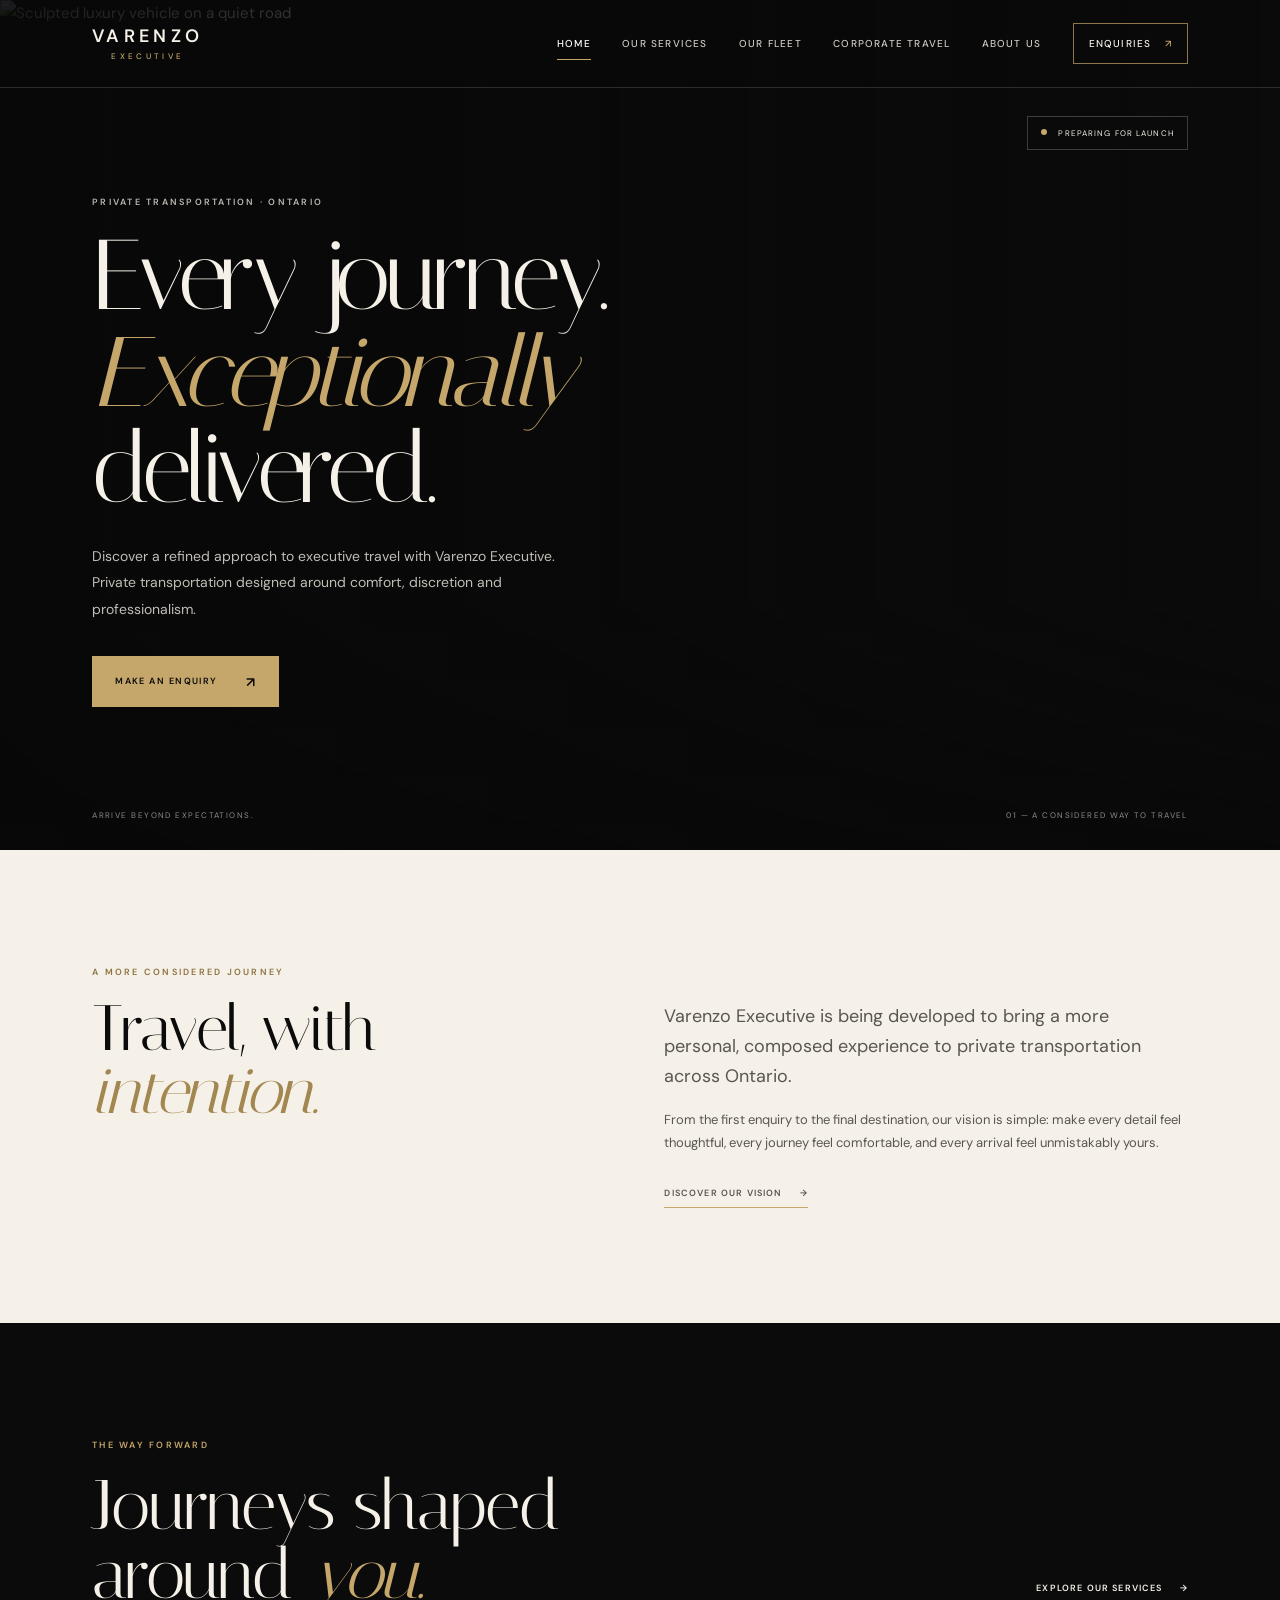
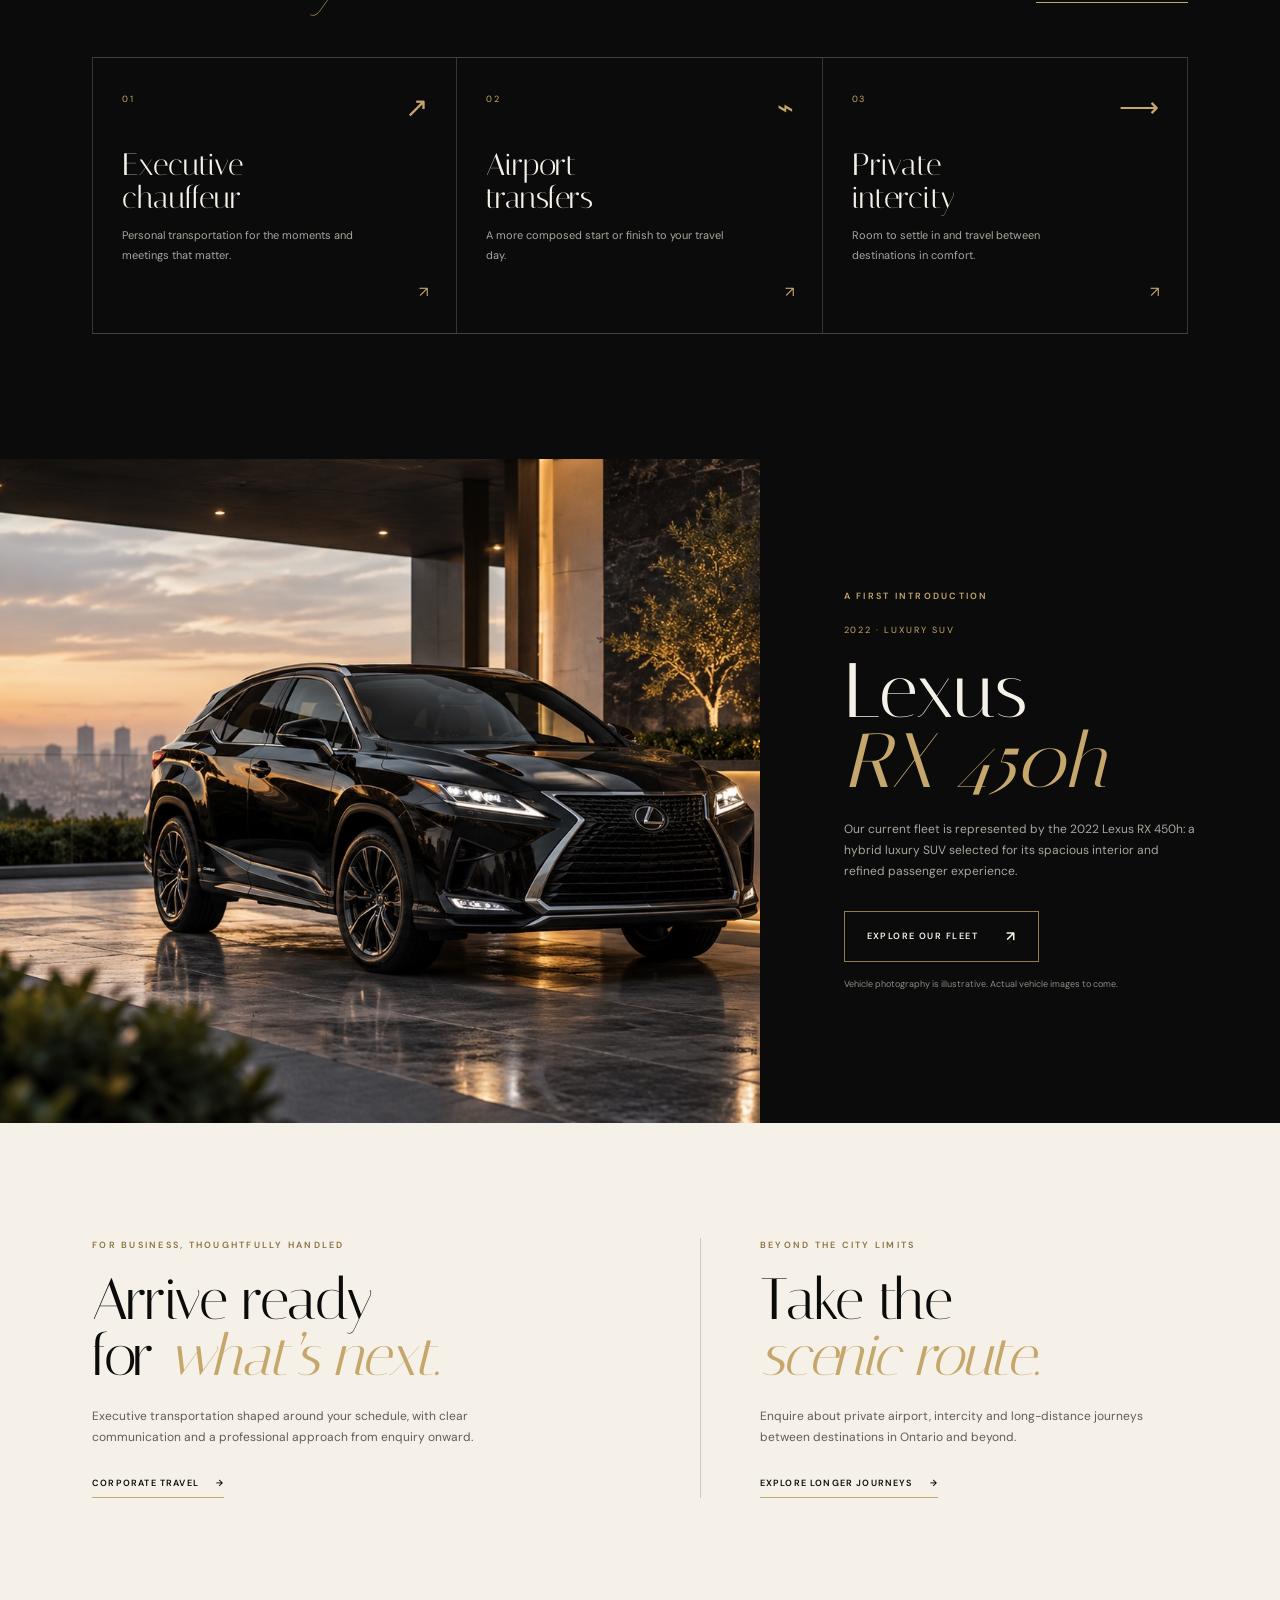
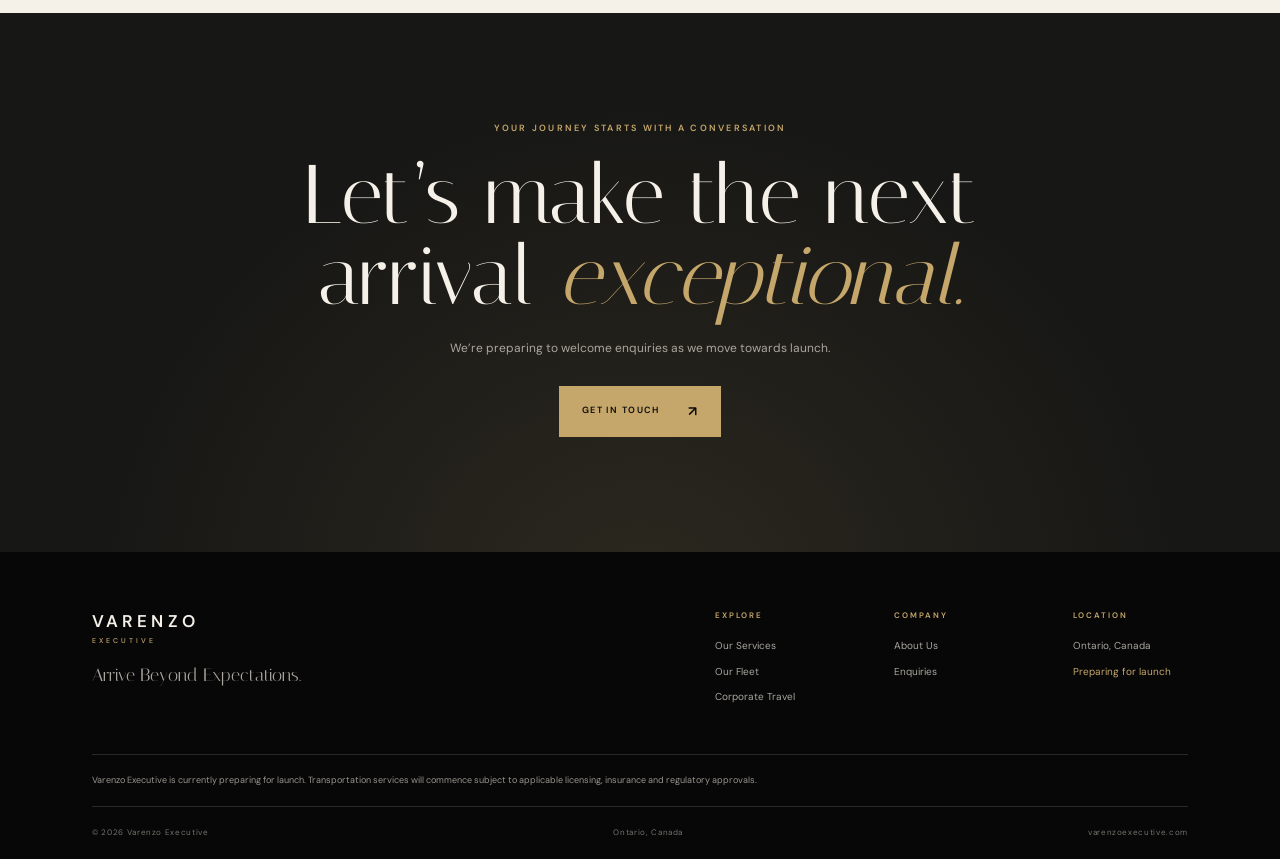
==== commit aca32093: "Refine homepage Lexus fleet feature Co-authored-by: Copilot App <223556219+Copilot@users.noreply.git" ====
--- a/index.html
+++ b/index.html
@@ -52,7 +52,7 @@
       </div>
     </section>
     <section class="fleet-feature">
-      <div class="fleet-photo"><img src="https://images.unsplash.com/photo-1519641471654-76ce0107ad1b?auto=format&fit=crop&w=1400&q=80" alt="Premium SUV photographed in an understated setting" loading="lazy"></div>
+      <div class="fleet-photo"><img src="assets/lexus-rx-450h-vehicle.jpg" alt="Illustrative black Lexus RX 450h in a luxury driveway at sunset" loading="lazy"></div>
       <div class="fleet-copy reveal"><p class="eyebrow gold-text">A first introduction</p><p class="fleet-year">2022 · LUXURY SUV</p><h2>Lexus<br><em>RX 450h</em></h2><p>Our current fleet is represented by the 2022 Lexus RX 450h: a hybrid luxury SUV selected for its spacious interior and refined passenger experience.</p><a class="button button-outline" href="fleet.html">Explore our fleet <span aria-hidden="true">↗</span></a><small>Vehicle photography is illustrative. Actual vehicle images to come.</small></div>
     </section>
     <section class="feature-band section-pad">
--- a/css/style.css
+++ b/css/style.css
@@ -79,10 +79,10 @@
 .service-card h3 { margin: 39px 0 12px; font-family: var(--serif); font-size: 31px; font-weight: 400; line-height: 1.04; }
 .service-card p { max-width: 245px; margin-bottom: 0; color: var(--muted); font-size: 11px; line-height: 1.8; }
 .card-arrow { position: absolute; right: 28px; bottom: 28px; color: var(--gold); }
-.fleet-feature { min-height: 595px; display: grid; grid-template-columns: 1.08fr .92fr; background: #151515; }
-.fleet-photo { min-height: 595px; overflow: hidden; }
-.fleet-photo img { width: 100%; height: 100%; object-fit: cover; filter: saturate(.68); }
-.fleet-copy { align-self: center; padding: 75px clamp(2.5rem, 8vw, 8rem); }
+.fleet-feature { min-height: clamp(590px, 51.2vw, 900px); display: grid; grid-template-columns: 59.4% 40.6%; background: var(--black); }
+.fleet-photo { min-height: 0; overflow: hidden; }
+.fleet-photo img { width: 100%; height: 100%; object-fit: cover; object-position: center; }
+.fleet-copy { align-self: center; padding: 75px clamp(3rem, 6.5vw, 7.25rem); }
 .fleet-year { margin: 0 0 19px; color: var(--gold); font-size: 9px; letter-spacing: .22em; }
 .fleet-copy h2, .fleet-detail-copy h2 { margin: 0 0 22px; font-family: var(--serif); font-size: clamp(3.5rem, 6vw, 5.8rem); font-weight: 400; line-height: .91; }
 .fleet-copy > p:not(.eyebrow):not(.fleet-year) { max-width: 390px; margin-bottom: 29px; color: var(--muted); font-size: 12px; }
@@ -278,7 +278,7 @@
   .service-card:first-child { border-left: 1px solid rgba(245,241,232,.18); }
   .service-card h3 { margin-top: 25px; }
   .fleet-feature { grid-template-columns: 1fr; }
-  .fleet-photo { min-height: 330px; height: 65vw; }
+  .fleet-photo { min-height: 0; height: auto; aspect-ratio: 1.16; }
   .fleet-copy { padding: 58px var(--gutter) 65px; }
   .feature-band { grid-template-columns: 1fr; gap: 40px; }
   .feature-copy-border { padding: 37px 0 0; border-left: 0; border-top: 1px solid rgba(20,20,20,.18); }
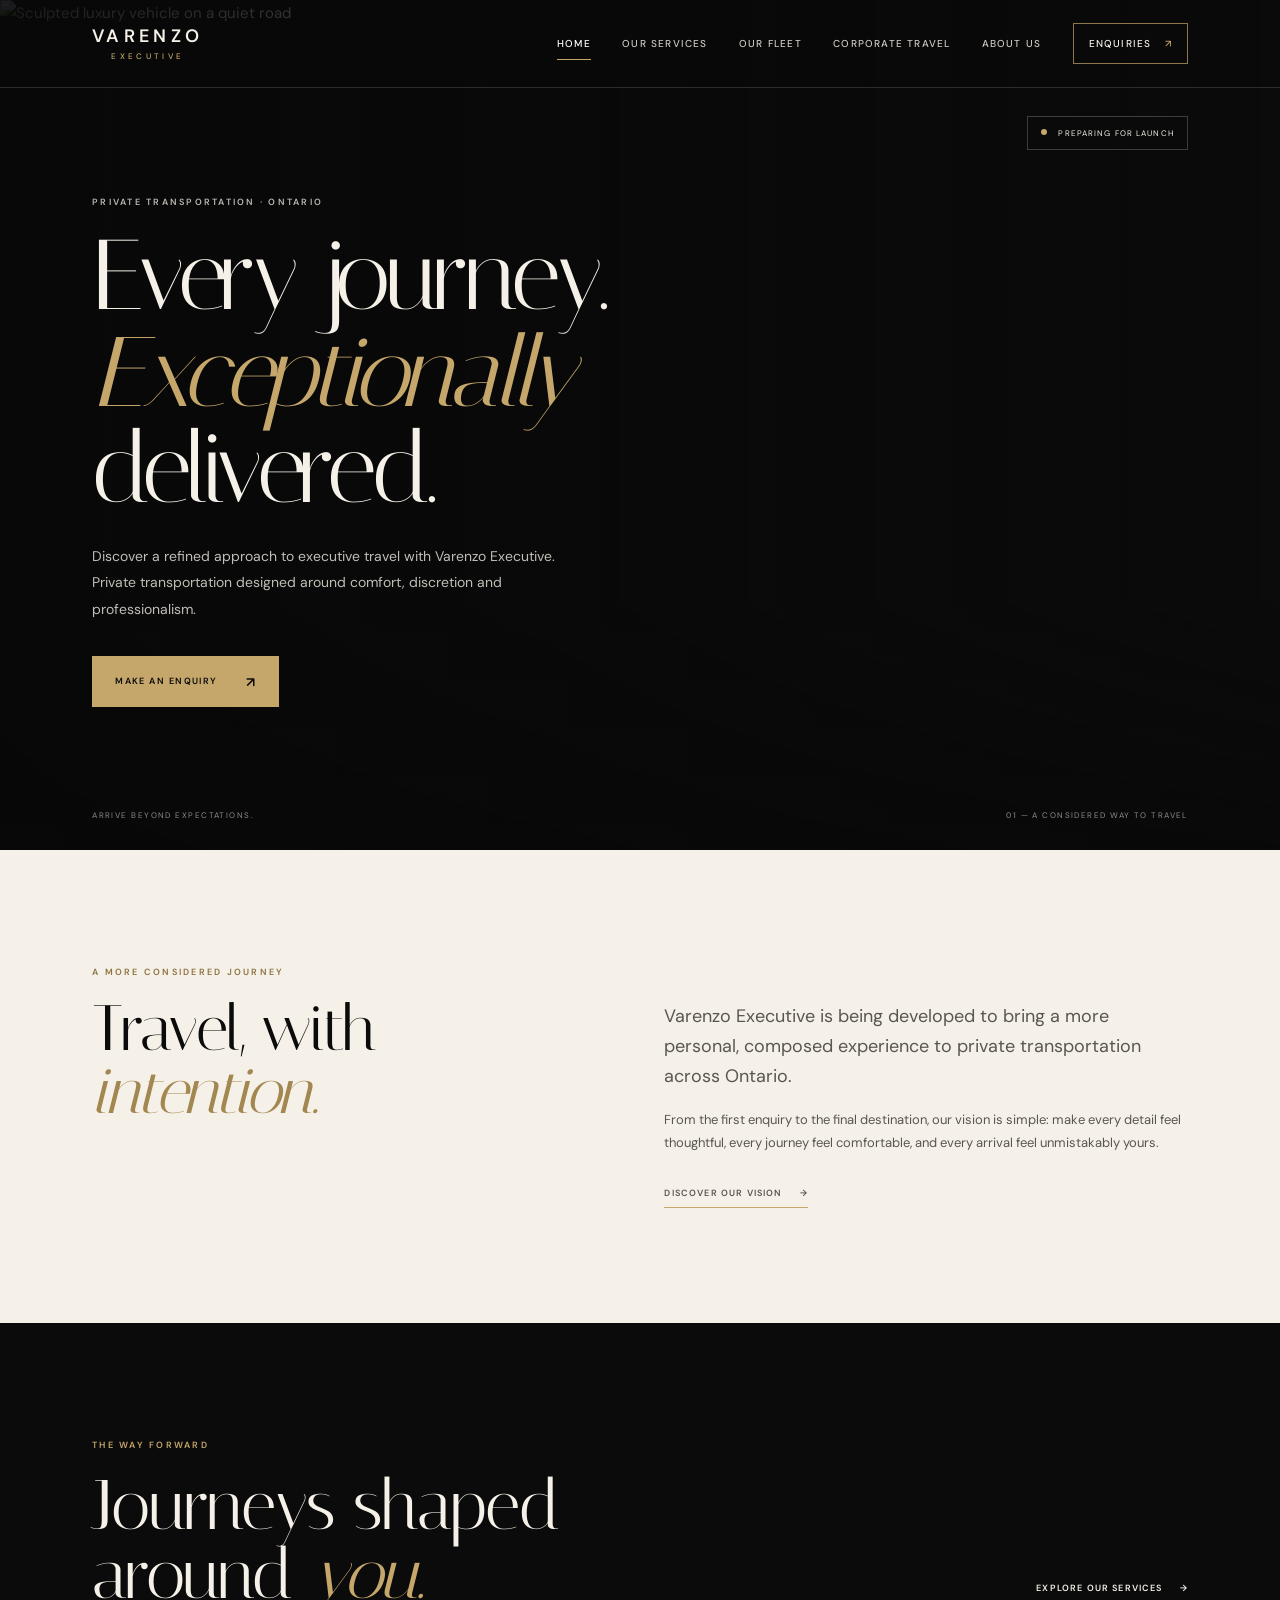
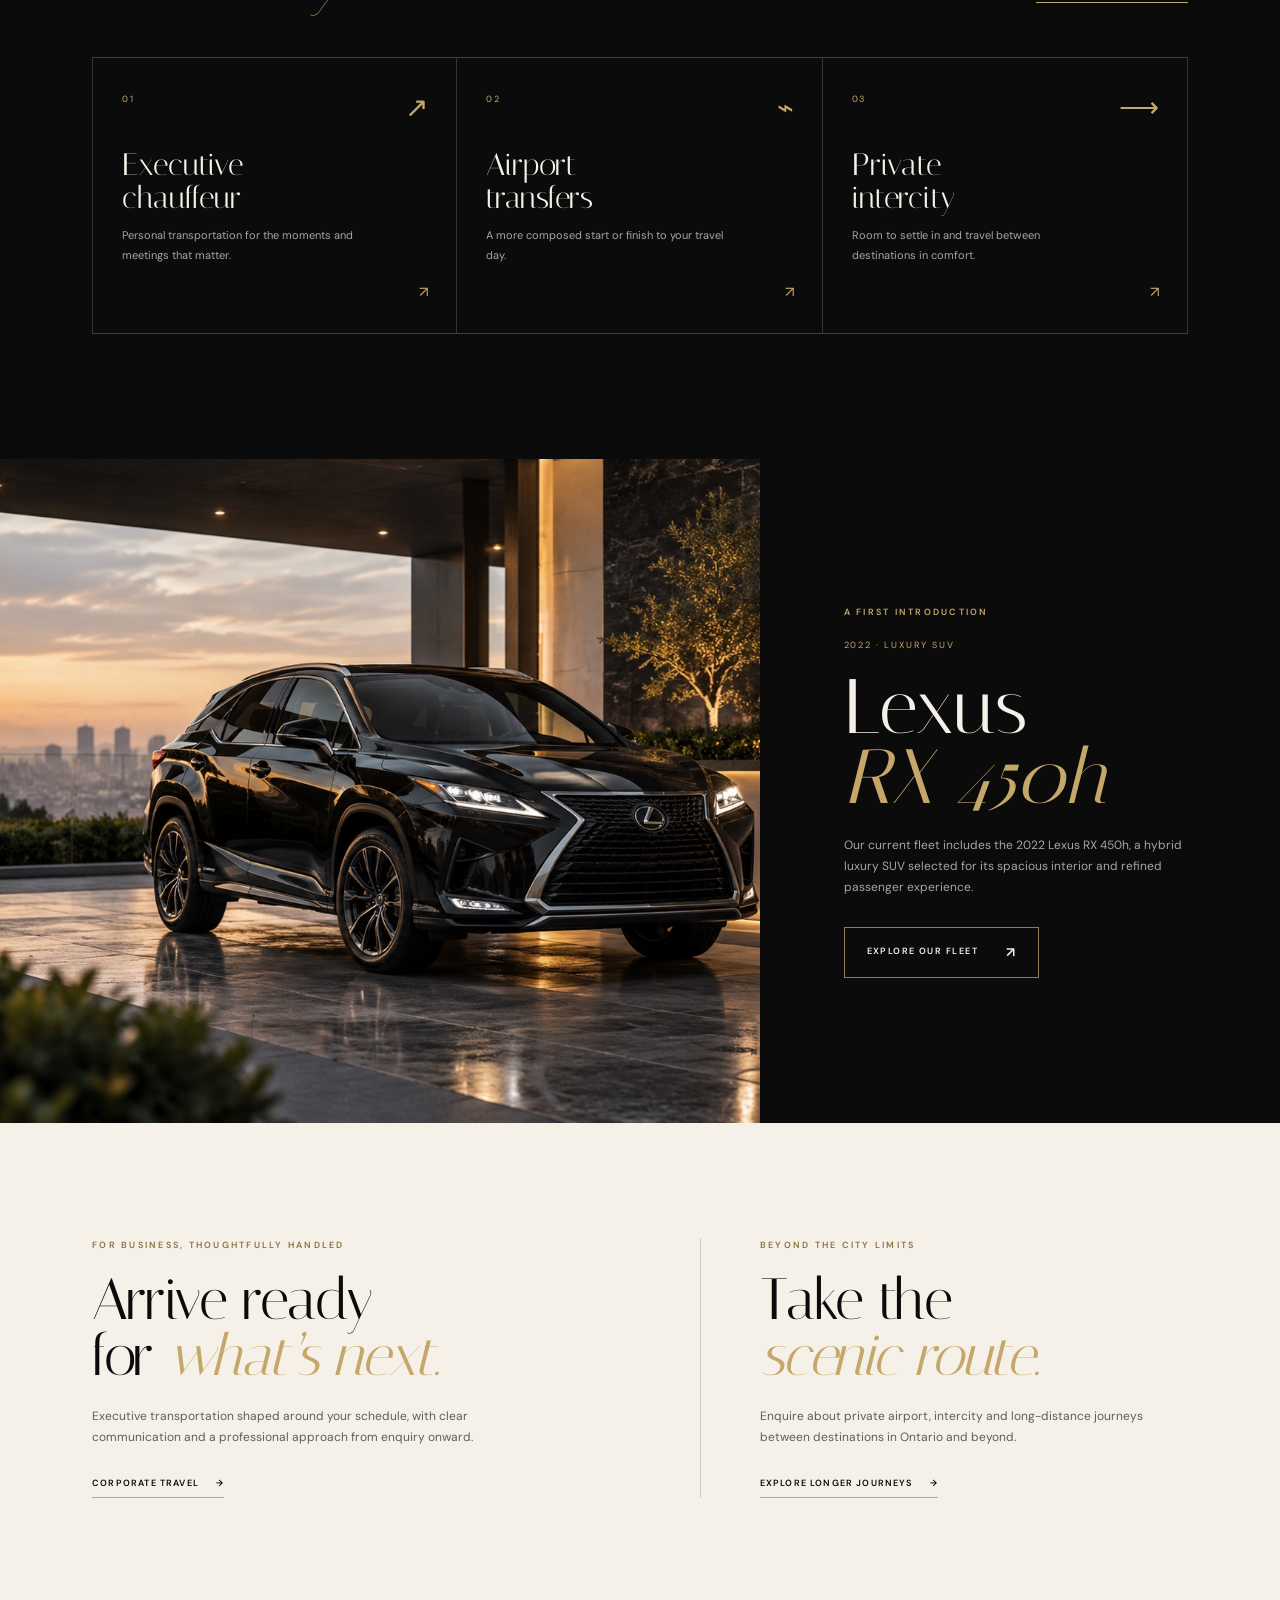
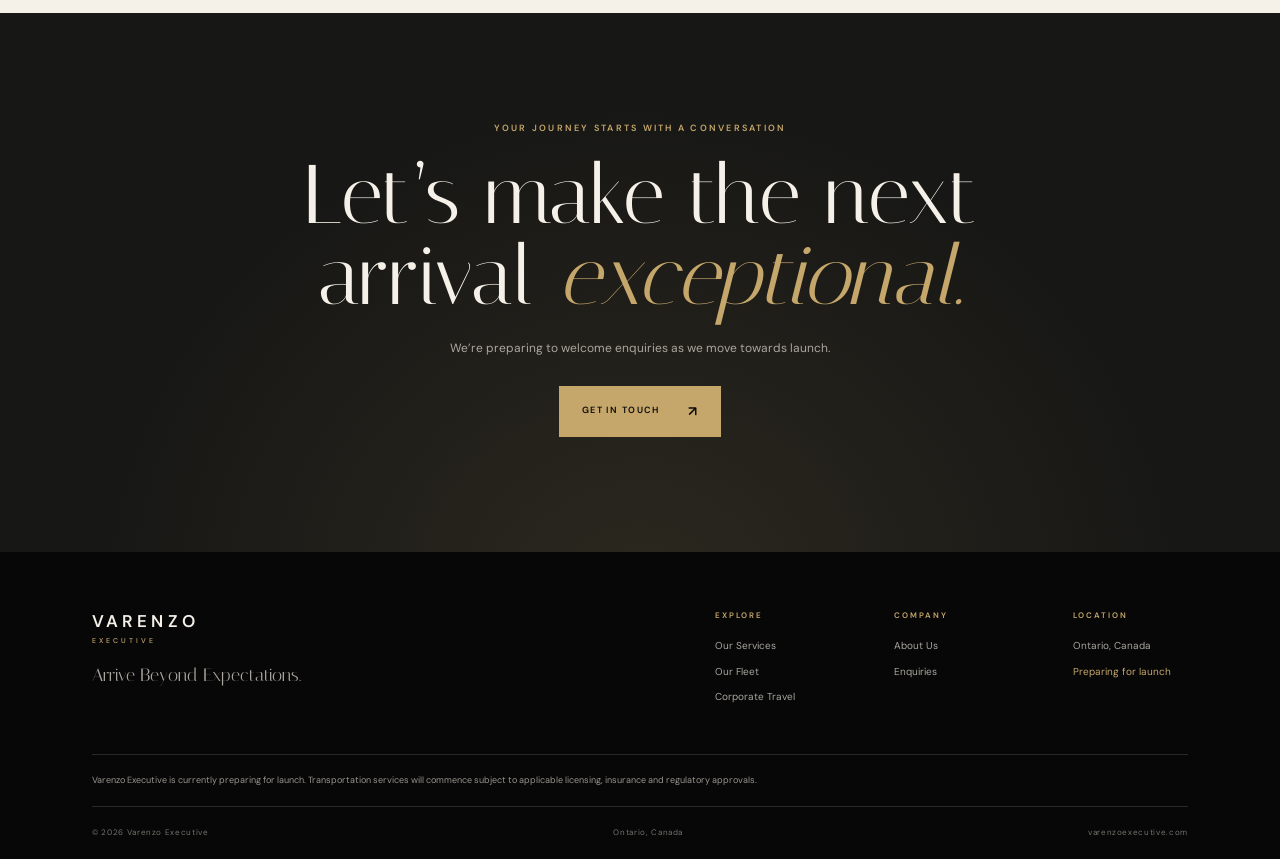
==== commit 726a55ae: "Update fleet vehicle imagery and copy Co-authored-by: Copilot App <223556219+Copilot@users.noreply.g" ====
--- a/index.html
+++ b/index.html
@@ -52,8 +52,8 @@
       </div>
     </section>
     <section class="fleet-feature">
-      <div class="fleet-photo"><img src="assets/lexus-rx-450h-vehicle.jpg" alt="Illustrative black Lexus RX 450h in a luxury driveway at sunset" loading="lazy"></div>
-      <div class="fleet-copy reveal"><p class="eyebrow gold-text">A first introduction</p><p class="fleet-year">2022 · LUXURY SUV</p><h2>Lexus<br><em>RX 450h</em></h2><p>Our current fleet is represented by the 2022 Lexus RX 450h: a hybrid luxury SUV selected for its spacious interior and refined passenger experience.</p><a class="button button-outline" href="fleet.html">Explore our fleet <span aria-hidden="true">↗</span></a><small>Vehicle photography is illustrative. Actual vehicle images to come.</small></div>
+      <div class="fleet-photo"><img src="assets/lexus-rx-450h-vehicle.jpg" alt="Black Lexus RX 450h in a luxury driveway at sunset" loading="lazy"></div>
+      <div class="fleet-copy reveal"><p class="eyebrow gold-text">A first introduction</p><p class="fleet-year">2022 · LUXURY SUV</p><h2>Lexus<br><em>RX 450h</em></h2><p>Our current fleet includes the 2022 Lexus RX 450h, a hybrid luxury SUV selected for its spacious interior and refined passenger experience.</p><a class="button button-outline" href="fleet.html">Explore our fleet <span aria-hidden="true">↗</span></a></div>
     </section>
     <section class="feature-band section-pad">
       <article class="feature-copy reveal"><p class="eyebrow gold-text">For business, thoughtfully handled</p><h2>Arrive ready<br>for <em>what’s next.</em></h2><p>Executive transportation shaped around your schedule, with clear communication and a professional approach from enquiry onward.</p><a class="text-link" href="corporate.html">Corporate travel <span aria-hidden="true">→</span></a></article>
--- a/css/style.css
+++ b/css/style.css
@@ -116,7 +116,8 @@
 .page-hero { min-height: 570px; position: relative; display: flex; align-items: end; overflow: hidden; background-size: cover; background-position: center; }
 .page-hero::before { position: absolute; inset: 0; content: ""; background: linear-gradient(90deg, rgba(8,8,8,.82), rgba(8,8,8,.32) 75%), linear-gradient(0deg, rgba(8,8,8,.55), transparent 65%); }
 .page-hero-services { background-image: url("https://images.unsplash.com/photo-1500530855697-b586d89ba3ee?auto=format&fit=crop&w=2000&q=80"); }
-.page-hero-fleet { background-image: url("https://images.unsplash.com/photo-1519641471654-76ce0107ad1b?auto=format&fit=crop&w=2000&q=80"); background-position: center 58%; }
+.page-hero-fleet { background-image: url("../assets/lexus-rx-450h-vehicle.jpg"); background-position: center 58%; }
+.page-hero-fleet::before { background: linear-gradient(90deg, rgba(8,8,8,.82), rgba(8,8,8,.38) 75%), linear-gradient(0deg, rgba(8,8,8,.62), rgba(8,8,8,.08) 65%); }
 .page-hero-corporate { background-image: url("https://images.unsplash.com/photo-1486406146926-c627a92ad1ab?auto=format&fit=crop&w=2000&q=80"); }
 .page-hero-about { background-image: url("https://images.unsplash.com/photo-1519608487953-e999c86e7455?auto=format&fit=crop&w=2000&q=80"); }
 .page-hero-contact { background-image: url("https://images.unsplash.com/photo-1517248135467-4c7edcad34c4?auto=format&fit=crop&w=2000&q=80"); }
@@ -143,8 +144,7 @@
 .fleet-main { padding-top: 90px; padding-bottom: 75px; }
 .fleet-detail { display: grid; grid-template-columns: 1.14fr .86fr; gap: 9%; align-items: center; }
 .fleet-detail-image { position: relative; min-height: 470px; }
-.fleet-detail-image img { width: 100%; height: 470px; object-fit: cover; filter: saturate(.7); }
-.image-label { position: absolute; left: 16px; bottom: 16px; padding: 7px 10px; background: rgba(8,8,8,.72); color: var(--ivory); font-size: 8px; letter-spacing: .1em; text-transform: uppercase; }
+.fleet-detail-image img { width: 100%; height: 470px; object-fit: contain; background: #111; }
 .fleet-detail-copy { max-width: 480px; }
 .fleet-detail-copy .eyebrow { color: var(--gold); }
 .fleet-detail-copy > p:not(.eyebrow):not(.fleet-year):not(.small-note) { color: var(--muted); font-size: 11px; }
@@ -300,7 +300,8 @@
   .fleet-main { padding-top: 55px; padding-bottom: 55px; }
   .fleet-detail { grid-template-columns: 1fr; gap: 36px; }
   .fleet-detail-image { min-height: 0; }
-  .fleet-detail-image img { height: 62vw; min-height: 250px; max-height: 430px; }
+  .fleet-detail-image img { height: auto; aspect-ratio: 1027 / 897; min-height: 0; max-height: none; }
+  .fleet-detail-image.infiniti-image img { aspect-ratio: 1077 / 926; }
   .fleet-detail-copy h2 { font-size: 4.4rem; }
   .section-aside { max-width: 430px; margin: 0; }
   .future-grid { grid-template-columns: 1fr; }
